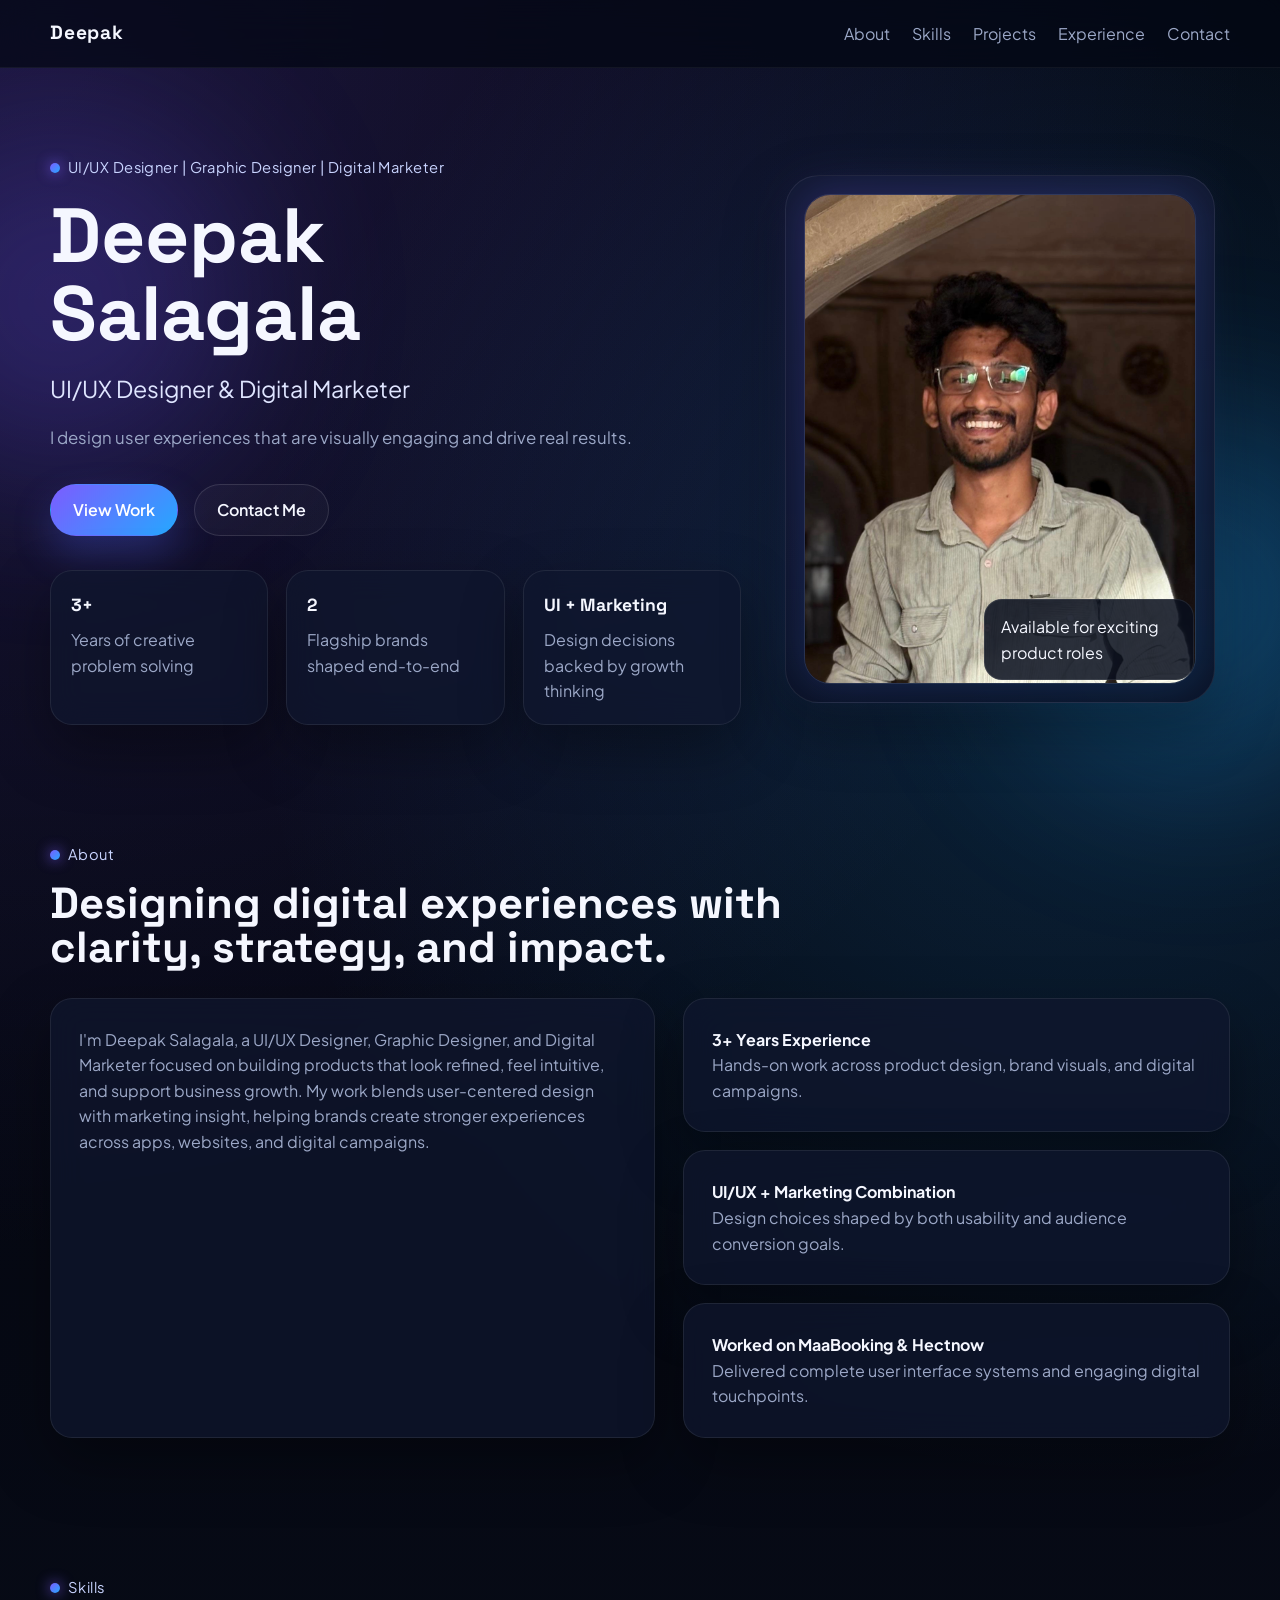
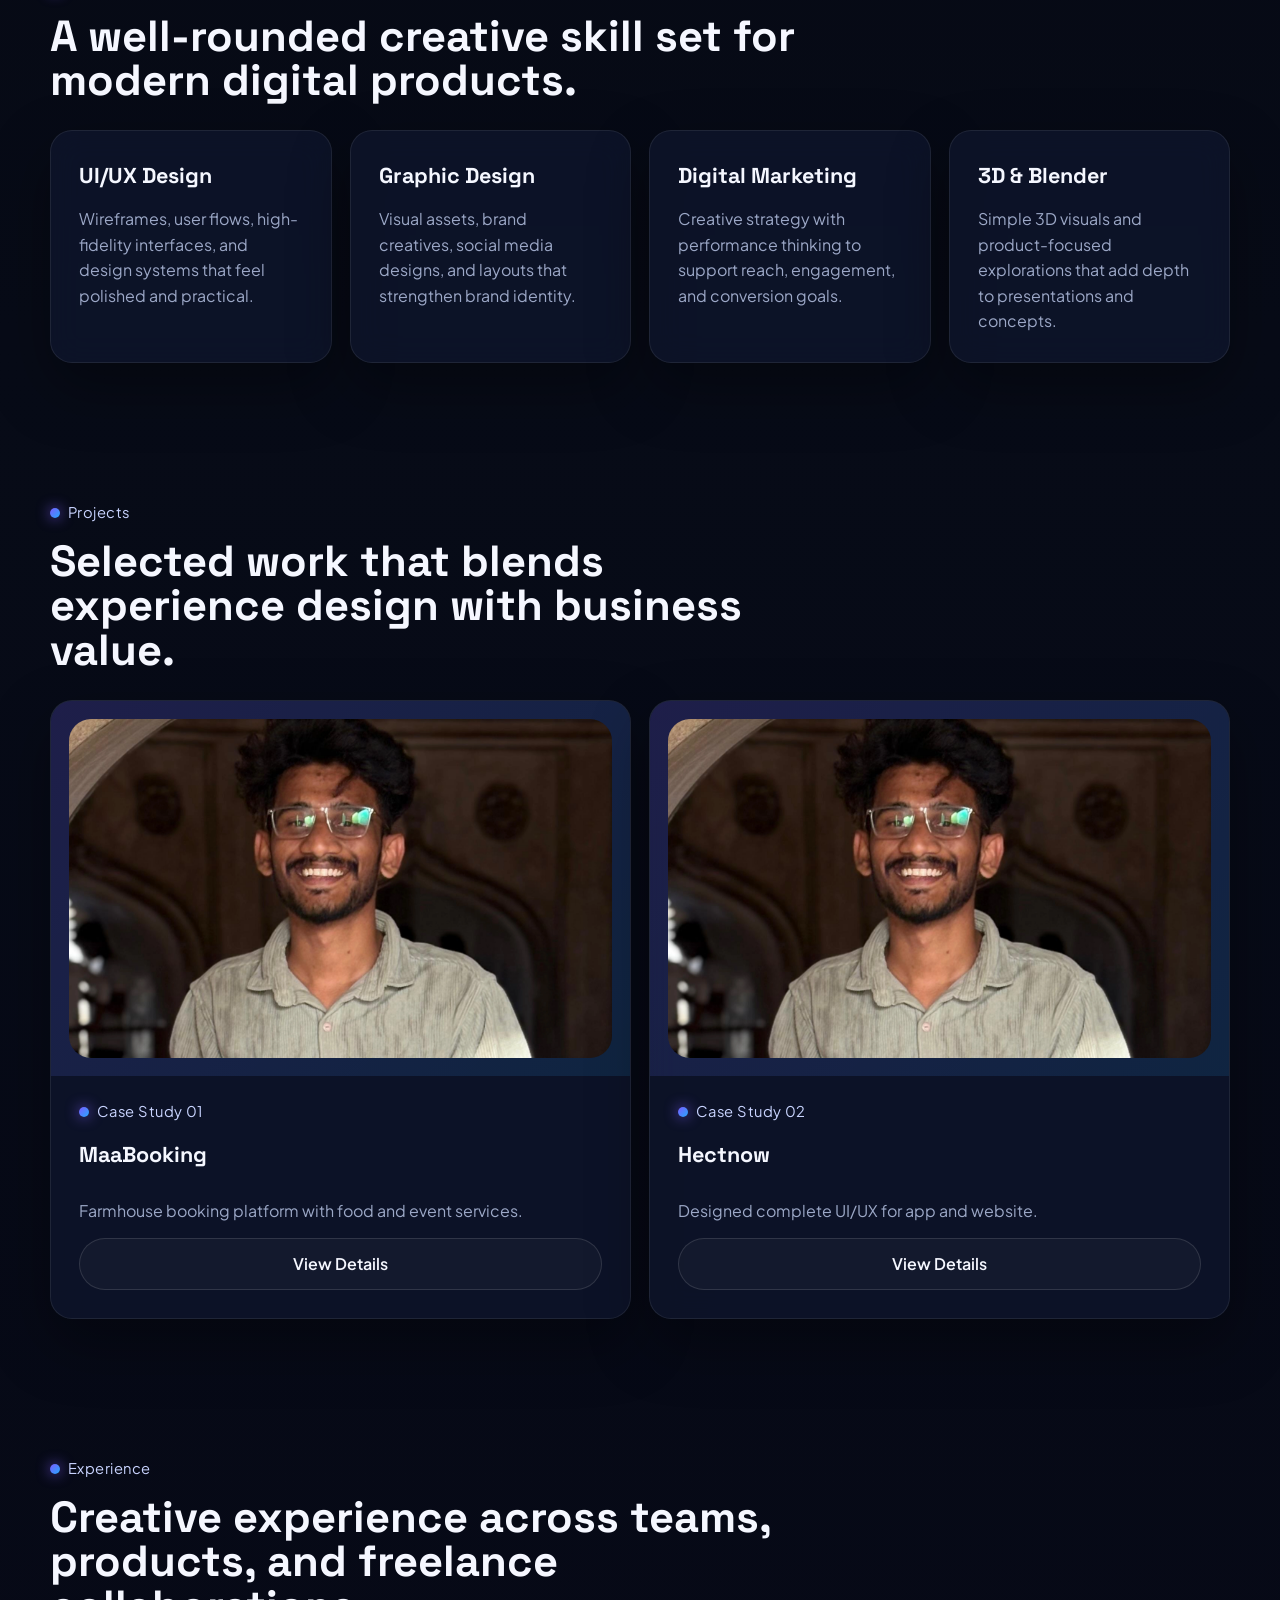
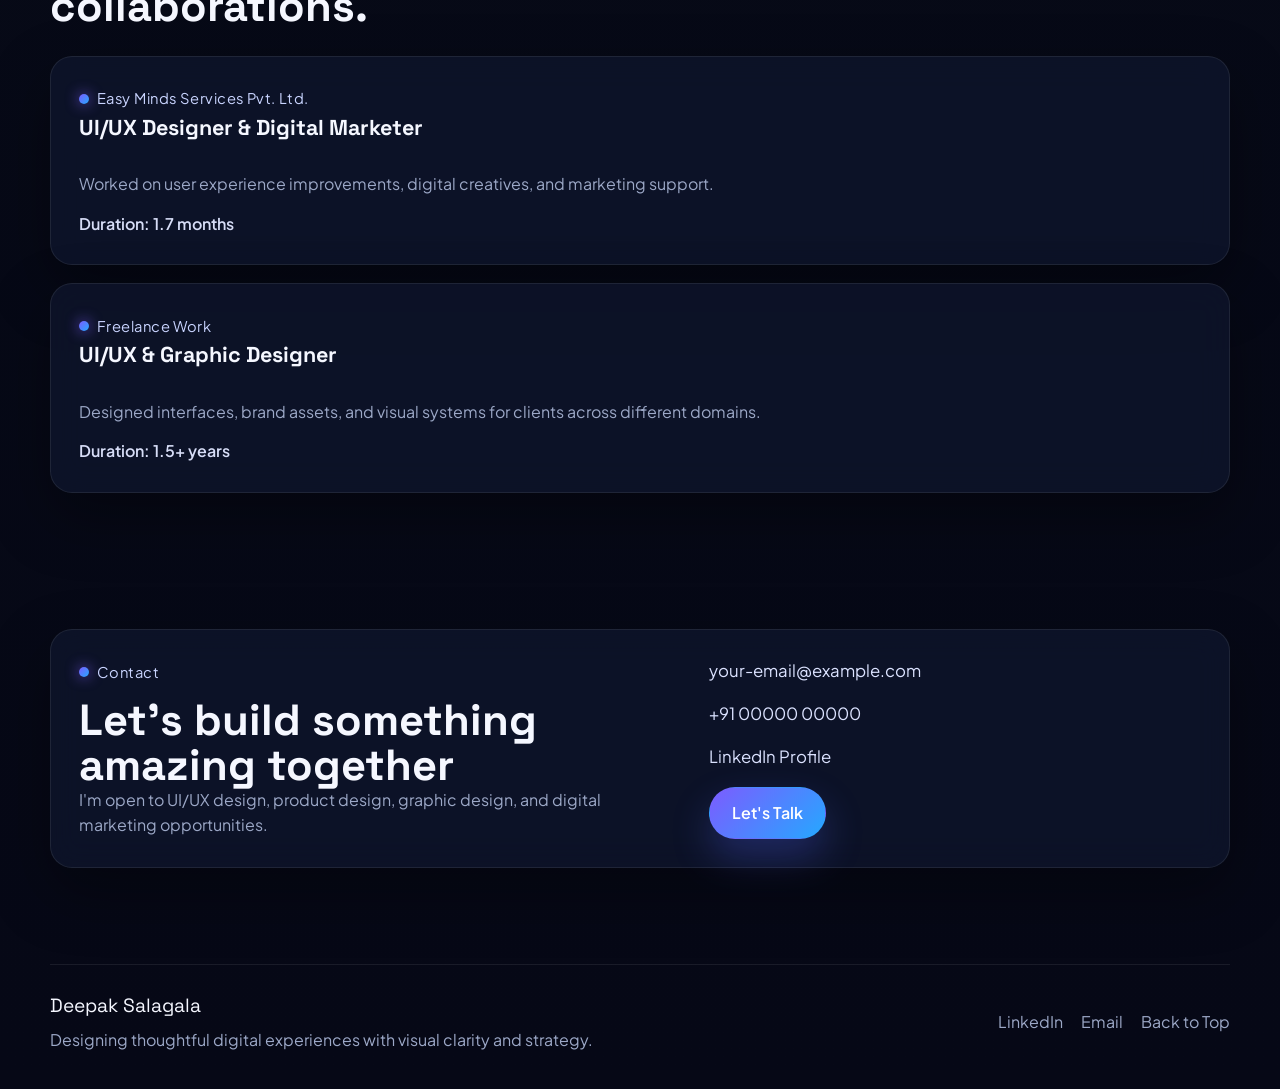
==== index.html @ 9e759943 "portfolio" ====
<!DOCTYPE html>
<html lang="en">
<head>
  <meta charset="UTF-8">
  <meta name="viewport" content="width=device-width, initial-scale=1.0">
  <meta
    name="description"
    content="Deepak Salagala portfolio - UI/UX Designer, Graphic Designer, and Digital Marketer."
  >
  <title>Deepak Salagala | UI/UX Designer Portfolio</title>

  <!-- Google font: change here if you want a different font -->
  <link rel="preconnect" href="https://fonts.googleapis.com">
  <link rel="preconnect" href="https://fonts.gstatic.com" crossorigin>
  <link
    href="https://fonts.googleapis.com/css2?family=Space+Grotesk:wght@400;500;700&family=Plus+Jakarta+Sans:wght@400;500;600;700&display=swap"
    rel="stylesheet"
  >

  <link rel="stylesheet" href="style.css">
</head>
<body>
  <div class="page-shell">
    <header class="site-header">
      <div class="container nav-wrap">
        <!-- Change logo text here -->
        <a class="brand" href="#home">Deepak</a>

        <nav class="site-nav" aria-label="Primary navigation">
          <a href="#about">About</a>
          <a href="#skills">Skills</a>
          <a href="#projects">Projects</a>
          <a href="#experience">Experience</a>
          <a href="#contact">Contact</a>
        </nav>
      </div>
    </header>

    <main>
      <section class="hero-section" id="home">
        <div class="container hero-grid">
          <div class="hero-copy">
            <span class="eyebrow">UI/UX Designer | Graphic Designer | Digital Marketer</span>

            <!-- Change name here -->
            <h1>Deepak Salagala</h1>

            <!-- Change title here -->
            <p class="hero-role">UI/UX Designer &amp; Digital Marketer</p>

            <!-- Change hero line here -->
            <p class="hero-text">
              I design user experiences that are visually engaging and drive real results.
            </p>

            <div class="hero-actions">
              <a class="button button-primary" href="#projects">View Work</a>
              <a class="button button-secondary" href="#contact">Contact Me</a>
            </div>

            <div class="hero-metrics">
              <article class="metric-card">
                <strong>3+</strong>
                <span>Years of creative problem solving</span>
              </article>
              <article class="metric-card">
                <strong>2</strong>
                <span>Flagship brands shaped end-to-end</span>
              </article>
              <article class="metric-card">
                <strong>UI + Marketing</strong>
                <span>Design decisions backed by growth thinking</span>
              </article>
            </div>
          </div>

          <div class="hero-visual">
            <div class="profile-card">
              <div class="profile-glow"></div>

              <!-- Replace profile image here -->
              <img src="deepak.webp" alt="Portrait of Deepak Salagala">

              <div class="profile-badge">
                <span>Available for exciting product roles</span>
              </div>
            </div>
          </div>
        </div>
      </section>

      <section class="about-section section" id="about">
        <div class="container">
          <div class="section-heading">
            <span class="section-tag">About</span>
            <h2>Designing digital experiences with clarity, strategy, and impact.</h2>
          </div>

          <div class="about-grid">
            <article class="glass-card about-card">
              <!-- Change about text here -->
              <p>
                I'm Deepak Salagala, a UI/UX Designer, Graphic Designer, and Digital Marketer focused
                on building products that look refined, feel intuitive, and support business growth.
                My work blends user-centered design with marketing insight, helping brands create
                stronger experiences across apps, websites, and digital campaigns.
              </p>
            </article>

            <div class="highlight-list">
              <article class="glass-card highlight-card">
                <strong>3+ Years Experience</strong>
                <p>Hands-on work across product design, brand visuals, and digital campaigns.</p>
              </article>
              <article class="glass-card highlight-card">
                <strong>UI/UX + Marketing Combination</strong>
                <p>Design choices shaped by both usability and audience conversion goals.</p>
              </article>
              <article class="glass-card highlight-card">
                <strong>Worked on MaaBooking &amp; Hectnow</strong>
                <p>Delivered complete user interface systems and engaging digital touchpoints.</p>
              </article>
            </div>
          </div>
        </div>
      </section>

      <section class="skills-section section" id="skills">
        <div class="container">
          <div class="section-heading">
            <span class="section-tag">Skills</span>
            <h2>A well-rounded creative skill set for modern digital products.</h2>
          </div>

          <div class="skills-grid">
            <article class="glass-card skill-card">
              <h3>UI/UX Design</h3>
              <p>Wireframes, user flows, high-fidelity interfaces, and design systems that feel polished and practical.</p>
            </article>
            <article class="glass-card skill-card">
              <h3>Graphic Design</h3>
              <p>Visual assets, brand creatives, social media designs, and layouts that strengthen brand identity.</p>
            </article>
            <article class="glass-card skill-card">
              <h3>Digital Marketing</h3>
              <p>Creative strategy with performance thinking to support reach, engagement, and conversion goals.</p>
            </article>
            <article class="glass-card skill-card">
              <h3>3D &amp; Blender</h3>
              <p>Simple 3D visuals and product-focused explorations that add depth to presentations and concepts.</p>
            </article>
          </div>
        </div>
      </section>

      <section class="projects-section section" id="projects">
        <div class="container">
          <div class="section-heading">
            <span class="section-tag">Projects</span>
            <h2>Selected work that blends experience design with business value.</h2>
          </div>

          <div class="projects-grid">
            <article class="project-card glass-card">
              <div class="project-image-wrap">
                <!-- Replace project image here -->
                <img src="deepak.webp" alt="MaaBooking project preview">
              </div>
              <div class="project-content">
                <span class="project-label">Case Study 01</span>
                <h3>MaaBooking</h3>
                <p>Farmhouse booking platform with food and event services.</p>
                <a class="button button-secondary" href="#contact">View Details</a>
              </div>
            </article>

            <article class="project-card glass-card">
              <div class="project-image-wrap">
                <!-- Replace project image here -->
                <img src="deepak.webp" alt="Hectnow project preview">
              </div>
              <div class="project-content">
                <span class="project-label">Case Study 02</span>
                <h3>Hectnow</h3>
                <p>Designed complete UI/UX for app and website.</p>
                <a class="button button-secondary" href="#contact">View Details</a>
              </div>
            </article>
          </div>
        </div>
      </section>

      <section class="experience-section section" id="experience">
        <div class="container">
          <div class="section-heading">
            <span class="section-tag">Experience</span>
            <h2>Creative experience across teams, products, and freelance collaborations.</h2>
          </div>

          <div class="timeline">
            <article class="timeline-card glass-card">
              <div>
                <span class="timeline-company">Easy Minds Services Pvt. Ltd.</span>
                <h3>UI/UX Designer &amp; Digital Marketer</h3>
              </div>
              <p>Worked on user experience improvements, digital creatives, and marketing support.</p>
              <span class="timeline-duration">Duration: 1.7 months</span>
            </article>

            <article class="timeline-card glass-card">
              <div>
                <span class="timeline-company">Freelance Work</span>
                <h3>UI/UX &amp; Graphic Designer</h3>
              </div>
              <p>Designed interfaces, brand assets, and visual systems for clients across different domains.</p>
              <span class="timeline-duration">Duration: 1.5+ years</span>
            </article>
          </div>
        </div>
      </section>

      <section class="contact-section section" id="contact">
        <div class="container">
          <div class="contact-panel glass-card">
            <div class="contact-copy">
              <span class="section-tag">Contact</span>
              <h2>Let's build something amazing together</h2>
              <p>
                I'm open to UI/UX design, product design, graphic design, and digital marketing opportunities.
              </p>
            </div>

            <div class="contact-details">
              <!-- Replace email here -->
              <a href="mailto:your-email@example.com">your-email@example.com</a>

              <!-- Replace phone here -->
              <a href="tel:+910000000000">+91 00000 00000</a>

              <!-- Replace LinkedIn here -->
              <a href="https://www.linkedin.com/" target="_blank" rel="noreferrer">LinkedIn Profile</a>

              <a class="button button-primary" href="mailto:your-email@example.com">Let's Talk</a>
            </div>
          </div>
        </div>
      </section>
    </main>

    <footer class="site-footer">
      <div class="container footer-wrap">
        <div>
          <p class="footer-name">Deepak Salagala</p>
          <p class="footer-tagline">Designing thoughtful digital experiences with visual clarity and strategy.</p>
        </div>

        <div class="footer-links">
          <!-- Replace social links here -->
          <a href="https://www.linkedin.com/" target="_blank" rel="noreferrer">LinkedIn</a>
          <a href="mailto:your-email@example.com">Email</a>
          <a href="#home">Back to Top</a>
        </div>
      </div>
    </footer>
  </div>
</body>
</html>
---- style.css ----
:root {
  --bg: #060816;
  --bg-soft: #0d1226;
  --surface: rgba(16, 23, 47, 0.72);
  --surface-strong: rgba(21, 29, 58, 0.96);
  --border: rgba(255, 255, 255, 0.08);
  --text: #f5f7ff;
  --muted: #9ca8c7;
  --accent: #7c5cff;
  --accent-2: #25a8ff;
  --shadow: 0 24px 60px rgba(0, 0, 0, 0.35);
  --radius-lg: 28px;
  --radius-md: 22px;
  --radius-sm: 18px;
  --container: 1180px;
}

* {
  box-sizing: border-box;
  margin: 0;
  padding: 0;
}

html {
  scroll-behavior: smooth;
}

body {
  min-height: 100vh;
  font-family: "Plus Jakarta Sans", sans-serif;
  background:
    radial-gradient(circle at top left, rgba(124, 92, 255, 0.2), transparent 28%),
    radial-gradient(circle at 85% 15%, rgba(37, 168, 255, 0.18), transparent 22%),
    linear-gradient(180deg, #04050d 0%, #070b17 45%, #060816 100%);
  color: var(--text);
  line-height: 1.6;
}

img {
  display: block;
  max-width: 100%;
}

a {
  color: inherit;
  text-decoration: none;
}

.page-shell {
  position: relative;
  overflow: hidden;
}

.page-shell::before,
.page-shell::after {
  content: "";
  position: fixed;
  inset: auto;
  width: 360px;
  height: 360px;
  border-radius: 50%;
  pointer-events: none;
  filter: blur(90px);
  opacity: 0.25;
  z-index: 0;
}

.page-shell::before {
  top: 120px;
  left: -120px;
  background: #6f56ff;
}

.page-shell::after {
  right: -100px;
  bottom: 120px;
  background: #1fa9ff;
}

.container {
  width: min(calc(100% - 40px), var(--container));
  margin: 0 auto;
  position: relative;
  z-index: 1;
}

.section {
  padding: 48px 0 88px;
}

.site-header {
  position: sticky;
  top: 0;
  z-index: 10;
  backdrop-filter: blur(18px);
  background: rgba(4, 8, 20, 0.72);
  border-bottom: 1px solid rgba(255, 255, 255, 0.05);
}

.nav-wrap {
  display: flex;
  align-items: center;
  justify-content: space-between;
  gap: 20px;
  padding: 18px 0;
}

.brand {
  font-family: "Space Grotesk", sans-serif;
  font-size: 1.2rem;
  font-weight: 700;
  letter-spacing: 0.04em;
}

.site-nav {
  display: flex;
  flex-wrap: wrap;
  justify-content: center;
  gap: 10px 22px;
}

.site-nav a {
  color: var(--muted);
  transition: color 0.3s ease, transform 0.3s ease;
}

.site-nav a:hover {
  color: var(--text);
  transform: translateY(-2px);
}

.hero-section {
  padding: 86px 0 68px;
}

.hero-grid,
.about-grid,
.contact-panel {
  display: grid;
  gap: 28px;
}

.hero-grid {
  align-items: center;
  grid-template-columns: minmax(0, 1.2fr) minmax(320px, 0.8fr);
}

.eyebrow,
.section-tag,
.project-label,
.timeline-company {
  display: inline-flex;
  align-items: center;
  gap: 8px;
  color: #c9d4ff;
  font-size: 0.92rem;
  letter-spacing: 0.03em;
}

.eyebrow::before,
.section-tag::before,
.project-label::before,
.timeline-company::before {
  content: "";
  width: 10px;
  height: 10px;
  border-radius: 50%;
  background: linear-gradient(135deg, var(--accent), var(--accent-2));
  box-shadow: 0 0 14px rgba(124, 92, 255, 0.9);
}

.hero-copy h1,
.section-heading h2,
.contact-copy h2 {
  font-family: "Space Grotesk", sans-serif;
  line-height: 1.02;
}

.hero-copy h1 {
  margin-top: 16px;
  font-size: clamp(2.8rem, 6vw, 5.6rem);
  max-width: 10ch;
}

.hero-role {
  margin-top: 18px;
  font-size: clamp(1.15rem, 2vw, 1.45rem);
  color: #dfe5ff;
}

.hero-text {
  max-width: 620px;
  margin-top: 18px;
  color: var(--muted);
  font-size: 1.05rem;
}

.hero-actions {
  display: flex;
  flex-wrap: wrap;
  gap: 16px;
  margin-top: 32px;
}

.button {
  display: inline-flex;
  align-items: center;
  justify-content: center;
  min-height: 52px;
  padding: 0 22px;
  border-radius: 999px;
  border: 1px solid transparent;
  font-weight: 600;
  transition: transform 0.3s ease, box-shadow 0.3s ease, border-color 0.3s ease, background 0.3s ease;
}

.button:hover {
  transform: translateY(-3px);
}

.button-primary {
  background: linear-gradient(135deg, var(--accent), var(--accent-2));
  color: white;
  box-shadow: 0 18px 38px rgba(81, 105, 255, 0.28);
}

.button-primary:hover {
  box-shadow: 0 22px 46px rgba(81, 105, 255, 0.36);
}

.button-secondary {
  background: rgba(255, 255, 255, 0.03);
  border-color: rgba(255, 255, 255, 0.12);
  color: var(--text);
}

.button-secondary:hover {
  border-color: rgba(255, 255, 255, 0.2);
  background: rgba(255, 255, 255, 0.06);
}

.hero-metrics,
.skills-grid,
.projects-grid,
.footer-wrap,
.footer-links {
  display: grid;
  gap: 18px;
}

.hero-metrics {
  margin-top: 34px;
  grid-template-columns: repeat(3, minmax(0, 1fr));
}

.metric-card,
.glass-card {
  background: var(--surface);
  border: 1px solid var(--border);
  border-radius: var(--radius-md);
  backdrop-filter: blur(16px);
  box-shadow: var(--shadow);
}

.metric-card {
  padding: 20px;
}

.metric-card strong {
  display: block;
  font-family: "Space Grotesk", sans-serif;
  font-size: 1.1rem;
  margin-bottom: 8px;
}

.metric-card span,
.glass-card p,
.contact-copy p,
.footer-tagline {
  color: var(--muted);
}

.hero-visual {
  display: flex;
  justify-content: center;
}

.profile-card {
  position: relative;
  width: min(100%, 430px);
  padding: 18px;
  border-radius: 34px;
  background: linear-gradient(180deg, rgba(17, 24, 48, 0.95), rgba(10, 15, 34, 0.92));
  border: 1px solid rgba(255, 255, 255, 0.08);
  box-shadow: var(--shadow);
}

.profile-glow {
  position: absolute;
  inset: 14px;
  border-radius: 26px;
  background: linear-gradient(135deg, rgba(124, 92, 255, 0.24), rgba(37, 168, 255, 0.18));
  filter: blur(22px);
}

.profile-card img {
  position: relative;
  z-index: 1;
  width: 100%;
  aspect-ratio: 4 / 5;
  object-fit: cover;
  border-radius: 26px;
  border: 1px solid rgba(255, 255, 255, 0.1);
}

.profile-badge {
  position: absolute;
  right: 20px;
  bottom: 22px;
  z-index: 2;
  max-width: 210px;
  padding: 14px 16px;
  border-radius: 18px;
  background: rgba(9, 14, 30, 0.86);
  border: 1px solid rgba(255, 255, 255, 0.09);
}

.section-heading {
  max-width: 760px;
  margin-bottom: 28px;
}

.section-heading h2,
.contact-copy h2 {
  margin-top: 14px;
  font-size: clamp(2rem, 3.4vw, 3.25rem);
}

.about-grid {
  grid-template-columns: minmax(0, 1.05fr) minmax(0, 0.95fr);
}

.about-card,
.highlight-card,
.skill-card,
.project-card,
.timeline-card,
.contact-panel {
  padding: 28px;
}

.highlight-list,
.timeline {
  display: grid;
  gap: 18px;
}

.skills-grid {
  grid-template-columns: repeat(4, minmax(0, 1fr));
}

.skill-card h3,
.project-content h3,
.timeline-card h3 {
  font-family: "Space Grotesk", sans-serif;
  margin-bottom: 12px;
  font-size: 1.35rem;
}

.skill-card,
.project-card,
.timeline-card,
.highlight-card {
  transition: transform 0.32s ease, border-color 0.32s ease, background 0.32s ease;
}

.skill-card:hover,
.project-card:hover,
.timeline-card:hover,
.highlight-card:hover,
.about-card:hover {
  transform: translateY(-6px);
  border-color: rgba(124, 92, 255, 0.28);
  background: rgba(19, 27, 52, 0.85);
}

.projects-grid {
  grid-template-columns: repeat(2, minmax(0, 1fr));
}

.project-card {
  overflow: hidden;
}

.project-image-wrap {
  margin: -28px -28px 24px;
  padding: 18px;
  background: linear-gradient(135deg, rgba(124, 92, 255, 0.16), rgba(37, 168, 255, 0.12));
}

.project-image-wrap img {
  width: 100%;
  aspect-ratio: 16 / 10;
  object-fit: cover;
  border-radius: 22px;
}

.project-content {
  display: flex;
  flex-direction: column;
  gap: 14px;
}

.timeline-card {
  display: grid;
  gap: 14px;
}

.timeline-duration {
  color: #d7ddf7;
  font-weight: 600;
}

.contact-panel {
  grid-template-columns: minmax(0, 1.1fr) minmax(260px, 0.9fr);
  align-items: center;
}

.contact-details {
  display: grid;
  gap: 16px;
  justify-items: start;
}

.contact-details a:not(.button) {
  color: #dbe2ff;
  font-size: 1.05rem;
}

.site-footer {
  padding: 8px 0 36px;
}

.footer-wrap {
  grid-template-columns: repeat(2, minmax(0, 1fr));
  align-items: center;
  padding: 26px 0 0;
  border-top: 1px solid rgba(255, 255, 255, 0.08);
}

.footer-name {
  font-family: "Space Grotesk", sans-serif;
  font-size: 1.2rem;
  margin-bottom: 6px;
}

.footer-links {
  grid-auto-flow: column;
  justify-content: end;
  align-items: center;
}

.footer-links a {
  color: var(--muted);
  transition: color 0.3s ease;
}

.footer-links a:hover,
.contact-details a:hover {
  color: white;
}

@media (max-width: 1080px) {
  .hero-grid,
  .about-grid,
  .contact-panel,
  .skills-grid,
  .projects-grid,
  .hero-metrics,
  .footer-wrap {
    grid-template-columns: 1fr;
  }

  .hero-copy h1 {
    max-width: 100%;
  }

  .footer-links {
    grid-auto-flow: row;
    justify-content: start;
  }
}

@media (max-width: 720px) {
  .container {
    width: min(calc(100% - 28px), var(--container));
  }

  .nav-wrap {
    flex-direction: column;
    align-items: flex-start;
  }

  .site-nav {
    gap: 10px 16px;
  }

  .hero-section {
    padding-top: 52px;
  }

  .section {
    padding: 28px 0 68px;
  }

  .about-card,
  .highlight-card,
  .skill-card,
  .project-card,
  .timeline-card,
  .contact-panel {
    padding: 22px;
  }

  .project-image-wrap {
    margin: -22px -22px 20px;
    padding: 14px;
  }

  .button {
    width: 100%;
  }

  .hero-actions,
  .contact-details {
    width: 100%;
  }
}
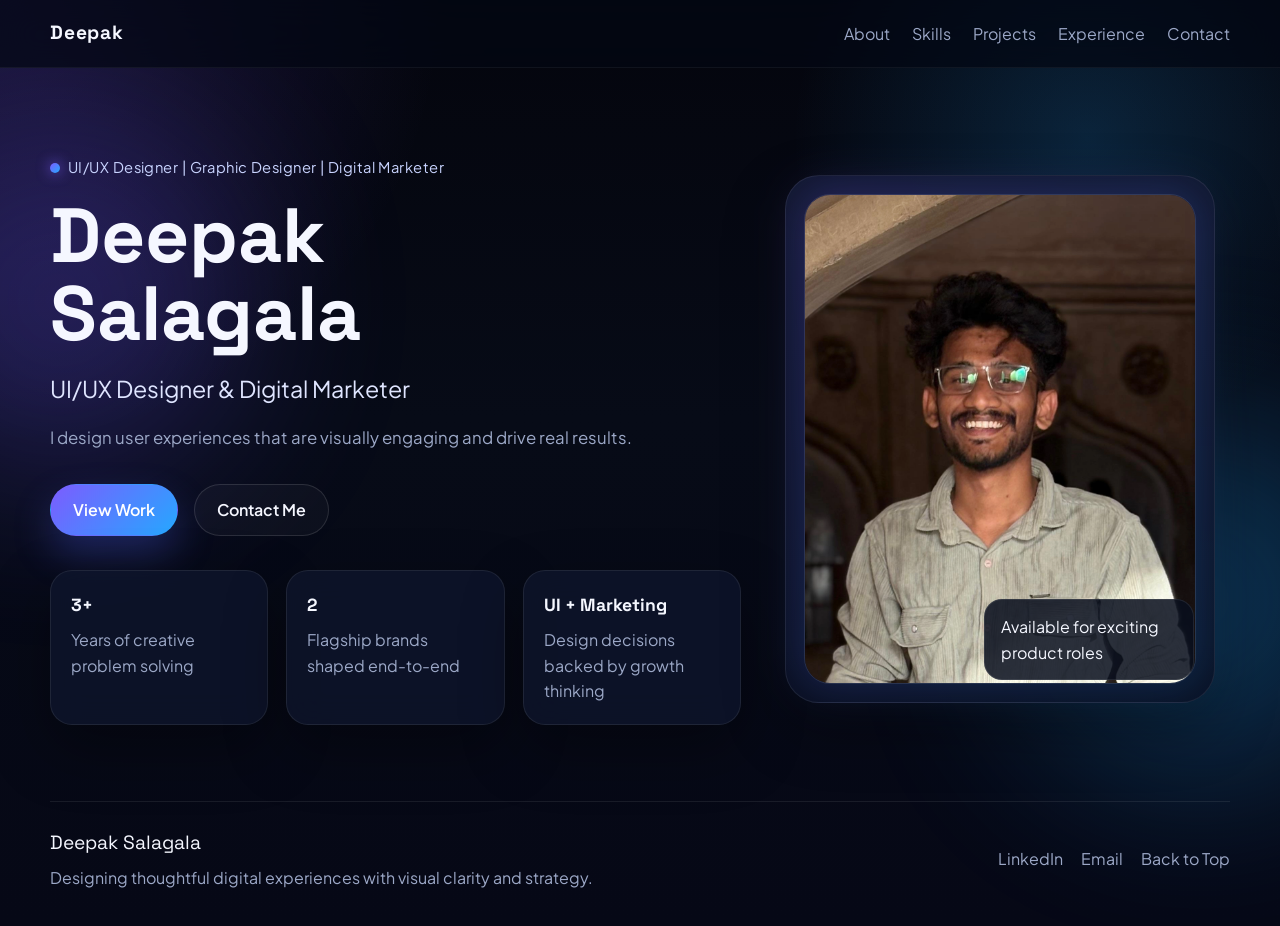
==== commit 95a73b2e: "separate pages for navitems" ====
--- a/index.html
+++ b/index.html
@@ -24,14 +24,14 @@
     <header class="site-header">
       <div class="container nav-wrap">
         <!-- Change logo text here -->
-        <a class="brand" href="#home">Deepak</a>
+        <a class="brand" href="index.html">Deepak</a>
 
         <nav class="site-nav" aria-label="Primary navigation">
-          <a href="#about">About</a>
-          <a href="#skills">Skills</a>
-          <a href="#projects">Projects</a>
-          <a href="#experience">Experience</a>
-          <a href="#contact">Contact</a>
+          <a href="about.html">About</a>
+          <a href="skills.html">Skills</a>
+          <a href="projects.html">Projects</a>
+          <a href="experience.html">Experience</a>
+          <a href="contact.html">Contact</a>
         </nav>
       </div>
     </header>
@@ -54,8 +54,8 @@
             </p>
 
             <div class="hero-actions">
-              <a class="button button-primary" href="#projects">View Work</a>
-              <a class="button button-secondary" href="#contact">Contact Me</a>
+              <a class="button button-primary" href="projects.html">View Work</a>
+              <a class="button button-secondary" href="contact.html">Contact Me</a>
             </div>
 
             <div class="hero-metrics">
@@ -88,163 +88,6 @@
           </div>
         </div>
       </section>
-
-      <section class="about-section section" id="about">
-        <div class="container">
-          <div class="section-heading">
-            <span class="section-tag">About</span>
-            <h2>Designing digital experiences with clarity, strategy, and impact.</h2>
-          </div>
-
-          <div class="about-grid">
-            <article class="glass-card about-card">
-              <!-- Change about text here -->
-              <p>
-                I'm Deepak Salagala, a UI/UX Designer, Graphic Designer, and Digital Marketer focused
-                on building products that look refined, feel intuitive, and support business growth.
-                My work blends user-centered design with marketing insight, helping brands create
-                stronger experiences across apps, websites, and digital campaigns.
-              </p>
-            </article>
-
-            <div class="highlight-list">
-              <article class="glass-card highlight-card">
-                <strong>3+ Years Experience</strong>
-                <p>Hands-on work across product design, brand visuals, and digital campaigns.</p>
-              </article>
-              <article class="glass-card highlight-card">
-                <strong>UI/UX + Marketing Combination</strong>
-                <p>Design choices shaped by both usability and audience conversion goals.</p>
-              </article>
-              <article class="glass-card highlight-card">
-                <strong>Worked on MaaBooking &amp; Hectnow</strong>
-                <p>Delivered complete user interface systems and engaging digital touchpoints.</p>
-              </article>
-            </div>
-          </div>
-        </div>
-      </section>
-
-      <section class="skills-section section" id="skills">
-        <div class="container">
-          <div class="section-heading">
-            <span class="section-tag">Skills</span>
-            <h2>A well-rounded creative skill set for modern digital products.</h2>
-          </div>
-
-          <div class="skills-grid">
-            <article class="glass-card skill-card">
-              <h3>UI/UX Design</h3>
-              <p>Wireframes, user flows, high-fidelity interfaces, and design systems that feel polished and practical.</p>
-            </article>
-            <article class="glass-card skill-card">
-              <h3>Graphic Design</h3>
-              <p>Visual assets, brand creatives, social media designs, and layouts that strengthen brand identity.</p>
-            </article>
-            <article class="glass-card skill-card">
-              <h3>Digital Marketing</h3>
-              <p>Creative strategy with performance thinking to support reach, engagement, and conversion goals.</p>
-            </article>
-            <article class="glass-card skill-card">
-              <h3>3D &amp; Blender</h3>
-              <p>Simple 3D visuals and product-focused explorations that add depth to presentations and concepts.</p>
-            </article>
-          </div>
-        </div>
-      </section>
-
-      <section class="projects-section section" id="projects">
-        <div class="container">
-          <div class="section-heading">
-            <span class="section-tag">Projects</span>
-            <h2>Selected work that blends experience design with business value.</h2>
-          </div>
-
-          <div class="projects-grid">
-            <article class="project-card glass-card">
-              <div class="project-image-wrap">
-                <!-- Replace project image here -->
-                <img src="deepak.webp" alt="MaaBooking project preview">
-              </div>
-              <div class="project-content">
-                <span class="project-label">Case Study 01</span>
-                <h3>MaaBooking</h3>
-                <p>Farmhouse booking platform with food and event services.</p>
-                <a class="button button-secondary" href="#contact">View Details</a>
-              </div>
-            </article>
-
-            <article class="project-card glass-card">
-              <div class="project-image-wrap">
-                <!-- Replace project image here -->
-                <img src="deepak.webp" alt="Hectnow project preview">
-              </div>
-              <div class="project-content">
-                <span class="project-label">Case Study 02</span>
-                <h3>Hectnow</h3>
-                <p>Designed complete UI/UX for app and website.</p>
-                <a class="button button-secondary" href="#contact">View Details</a>
-              </div>
-            </article>
-          </div>
-        </div>
-      </section>
-
-      <section class="experience-section section" id="experience">
-        <div class="container">
-          <div class="section-heading">
-            <span class="section-tag">Experience</span>
-            <h2>Creative experience across teams, products, and freelance collaborations.</h2>
-          </div>
-
-          <div class="timeline">
-            <article class="timeline-card glass-card">
-              <div>
-                <span class="timeline-company">Easy Minds Services Pvt. Ltd.</span>
-                <h3>UI/UX Designer &amp; Digital Marketer</h3>
-              </div>
-              <p>Worked on user experience improvements, digital creatives, and marketing support.</p>
-              <span class="timeline-duration">Duration: 1.7 months</span>
-            </article>
-
-            <article class="timeline-card glass-card">
-              <div>
-                <span class="timeline-company">Freelance Work</span>
-                <h3>UI/UX &amp; Graphic Designer</h3>
-              </div>
-              <p>Designed interfaces, brand assets, and visual systems for clients across different domains.</p>
-              <span class="timeline-duration">Duration: 1.5+ years</span>
-            </article>
-          </div>
-        </div>
-      </section>
-
-      <section class="contact-section section" id="contact">
-        <div class="container">
-          <div class="contact-panel glass-card">
-            <div class="contact-copy">
-              <span class="section-tag">Contact</span>
-              <h2>Let's build something amazing together</h2>
-              <p>
-                I'm open to UI/UX design, product design, graphic design, and digital marketing opportunities.
-              </p>
-            </div>
-
-            <div class="contact-details">
-              <!-- Replace email here -->
-              <a href="mailto:your-email@example.com">your-email@example.com</a>
-
-              <!-- Replace phone here -->
-              <a href="tel:+910000000000">+91 00000 00000</a>
-
-              <!-- Replace LinkedIn here -->
-              <a href="https://www.linkedin.com/" target="_blank" rel="noreferrer">LinkedIn Profile</a>
-
-              <a class="button button-primary" href="mailto:your-email@example.com">Let's Talk</a>
-            </div>
-          </div>
-        </div>
-      </section>
     </main>
 
     <footer class="site-footer">
@@ -258,7 +101,7 @@
           <!-- Replace social links here -->
           <a href="https://www.linkedin.com/" target="_blank" rel="noreferrer">LinkedIn</a>
           <a href="mailto:your-email@example.com">Email</a>
-          <a href="#home">Back to Top</a>
+          <a href="index.html">Back to Top</a>
         </div>
       </div>
     </footer>
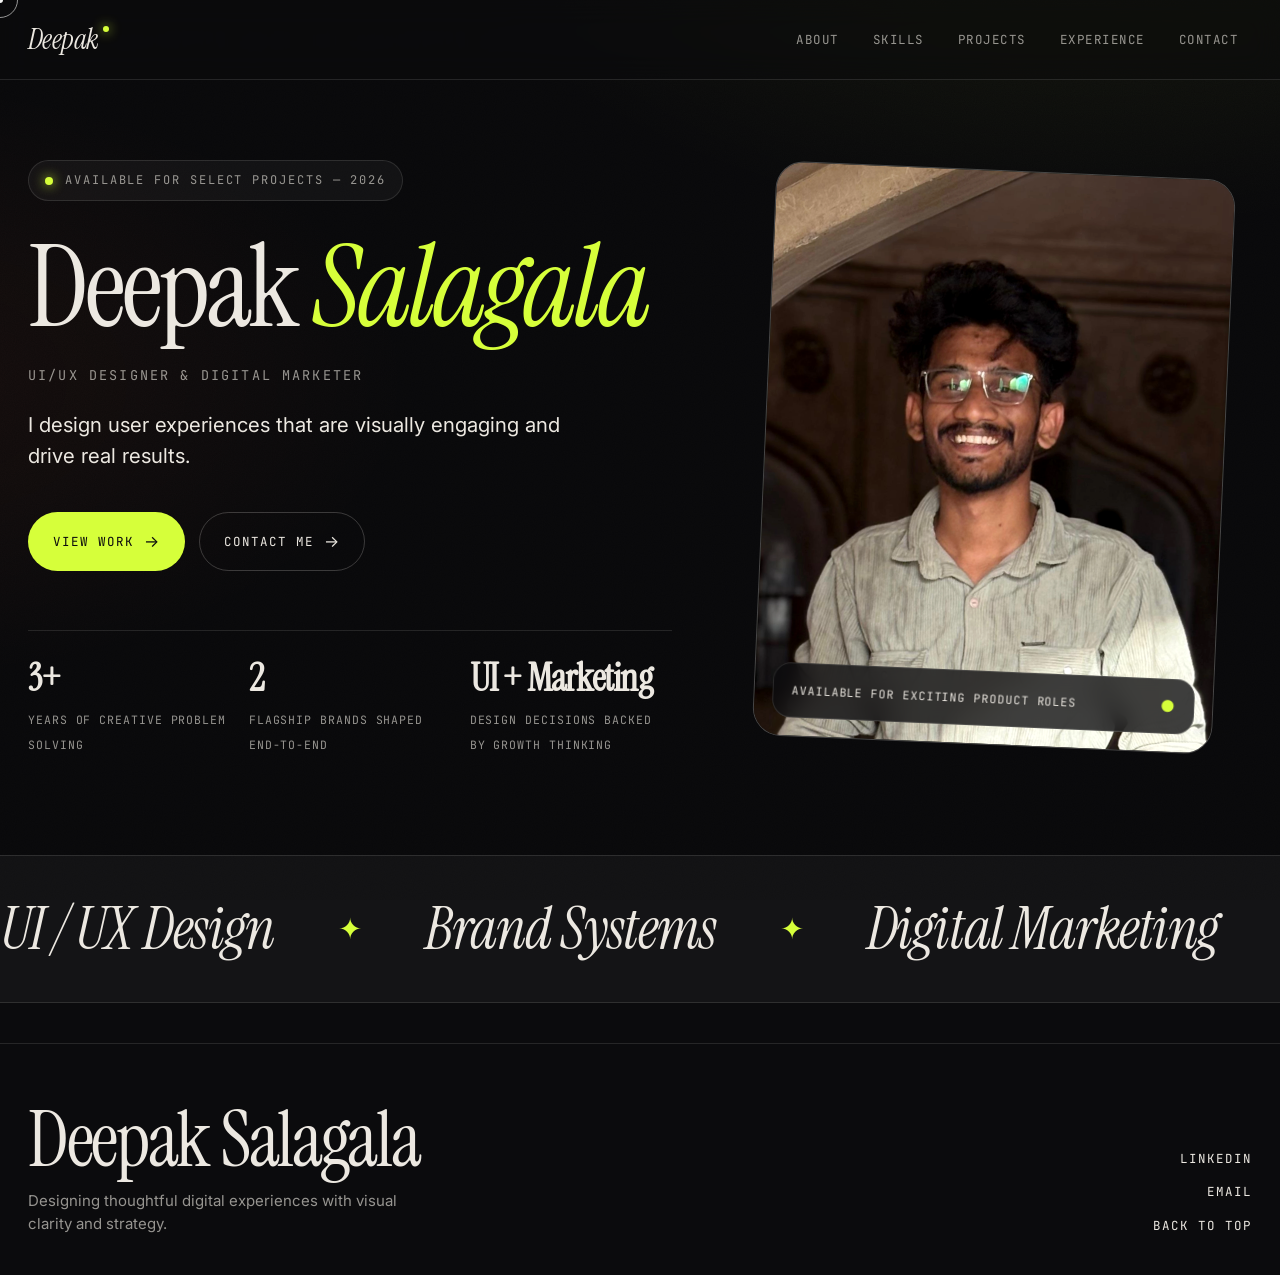
==== commit d5dc27a8: "redesign" ====
--- a/index.html
+++ b/index.html
@@ -1,110 +1,31 @@
-<!DOCTYPE html>
+<!doctype html>
 <html lang="en">
-<head>
-  <meta charset="UTF-8">
-  <meta name="viewport" content="width=device-width, initial-scale=1.0">
-  <meta
-    name="description"
-    content="Deepak Salagala portfolio - UI/UX Designer, Graphic Designer, and Digital Marketer."
-  >
-  <title>Deepak Salagala | UI/UX Designer Portfolio</title>
+  <head>
+    <meta charset="UTF-8" />
+    <meta name="viewport" content="width=device-width, initial-scale=1.0" />
+    <meta
+      name="description"
+      content="Deepak Salagala portfolio - UI/UX Designer, Graphic Designer, and Digital Marketer."
+    />
+    <title>Portfolio</title>
 
-  <!-- Google font: change here if you want a different font -->
-  <link rel="preconnect" href="https://fonts.googleapis.com">
-  <link rel="preconnect" href="https://fonts.gstatic.com" crossorigin>
-  <link
-    href="https://fonts.googleapis.com/css2?family=Space+Grotesk:wght@400;500;700&family=Plus+Jakarta+Sans:wght@400;500;600;700&display=swap"
-    rel="stylesheet"
-  >
+    <link rel="preconnect" href="https://fonts.googleapis.com" />
+    <link rel="preconnect" href="https://fonts.gstatic.com" crossorigin />
+    <link
+      href="https://fonts.googleapis.com/css2?family=Instrument+Serif:ital@0;1&family=Inter:wght@300;400;500;600;700&family=JetBrains+Mono:wght@400;500&display=swap"
+      rel="stylesheet"
+    />
 
-  <link rel="stylesheet" href="style.css">
-</head>
-<body>
-  <div class="page-shell">
-    <header class="site-header">
-      <div class="container nav-wrap">
-        <!-- Change logo text here -->
-        <a class="brand" href="index.html">Deepak</a>
+    <link rel="stylesheet" href="style.css" />
+  </head>
+  <body data-page="home">
+    <div class="page-shell">
+      <header class="site-header" id="site-header"></header>
+      <main id="page-content"></main>
+      <footer class="site-footer" id="site-footer"></footer>
+    </div>
 
-        <nav class="site-nav" aria-label="Primary navigation">
-          <a href="about.html">About</a>
-          <a href="skills.html">Skills</a>
-          <a href="projects.html">Projects</a>
-          <a href="experience.html">Experience</a>
-          <a href="contact.html">Contact</a>
-        </nav>
-      </div>
-    </header>
-
-    <main>
-      <section class="hero-section" id="home">
-        <div class="container hero-grid">
-          <div class="hero-copy">
-            <span class="eyebrow">UI/UX Designer | Graphic Designer | Digital Marketer</span>
-
-            <!-- Change name here -->
-            <h1>Deepak Salagala</h1>
-
-            <!-- Change title here -->
-            <p class="hero-role">UI/UX Designer &amp; Digital Marketer</p>
-
-            <!-- Change hero line here -->
-            <p class="hero-text">
-              I design user experiences that are visually engaging and drive real results.
-            </p>
-
-            <div class="hero-actions">
-              <a class="button button-primary" href="projects.html">View Work</a>
-              <a class="button button-secondary" href="contact.html">Contact Me</a>
-            </div>
-
-            <div class="hero-metrics">
-              <article class="metric-card">
-                <strong>3+</strong>
-                <span>Years of creative problem solving</span>
-              </article>
-              <article class="metric-card">
-                <strong>2</strong>
-                <span>Flagship brands shaped end-to-end</span>
-              </article>
-              <article class="metric-card">
-                <strong>UI + Marketing</strong>
-                <span>Design decisions backed by growth thinking</span>
-              </article>
-            </div>
-          </div>
-
-          <div class="hero-visual">
-            <div class="profile-card">
-              <div class="profile-glow"></div>
-
-              <!-- Replace profile image here -->
-              <img src="deepak.webp" alt="Portrait of Deepak Salagala">
-
-              <div class="profile-badge">
-                <span>Available for exciting product roles</span>
-              </div>
-            </div>
-          </div>
-        </div>
-      </section>
-    </main>
-
-    <footer class="site-footer">
-      <div class="container footer-wrap">
-        <div>
-          <p class="footer-name">Deepak Salagala</p>
-          <p class="footer-tagline">Designing thoughtful digital experiences with visual clarity and strategy.</p>
-        </div>
-
-        <div class="footer-links">
-          <!-- Replace social links here -->
-          <a href="https://www.linkedin.com/" target="_blank" rel="noreferrer">LinkedIn</a>
-          <a href="mailto:your-email@example.com">Email</a>
-          <a href="index.html">Back to Top</a>
-        </div>
-      </div>
-    </footer>
-  </div>
-</body>
+    <script src="data.js"></script>
+    <script src="render.js"></script>
+  </body>
 </html>
--- a/style.css
+++ b/style.css
@@ -1,538 +1,871 @@
+/* =========================================================
+   Portfolio — Editorial / Award-style redesign
+   Tokens, layout, components, motion. Fully responsive.
+   ========================================================= */
+
 :root {
-  --bg: #060816;
-  --bg-soft: #0d1226;
-  --surface: rgba(16, 23, 47, 0.72);
-  --surface-strong: rgba(21, 29, 58, 0.96);
-  --border: rgba(255, 255, 255, 0.08);
-  --text: #f5f7ff;
-  --muted: #9ca8c7;
-  --accent: #7c5cff;
-  --accent-2: #25a8ff;
-  --shadow: 0 24px 60px rgba(0, 0, 0, 0.35);
+  --bg: #0b0b0d;
+  --bg-2: #0f1014;
+  --ink: #ece8e1;
+  --ink-dim: rgba(236, 232, 225, 0.62);
+  --ink-faint: rgba(236, 232, 225, 0.35);
+  --line: rgba(236, 232, 225, 0.12);
+  --line-strong: rgba(236, 232, 225, 0.22);
+  --surface: rgba(255, 255, 255, 0.04);
+  --surface-2: rgba(255, 255, 255, 0.06);
+  --accent: #d6ff3a;
+  --accent-2: #ff6a3d;
+  --accent-soft: rgba(214, 255, 58, 0.16);
+
+  --font-display: "Instrument Serif", "Times New Roman", serif;
+  --font-sans: "Inter", -apple-system, BlinkMacSystemFont, "Segoe UI", sans-serif;
+  --font-mono: "JetBrains Mono", "SFMono-Regular", Menlo, monospace;
+
+  --radius-sm: 10px;
+  --radius: 18px;
   --radius-lg: 28px;
-  --radius-md: 22px;
-  --radius-sm: 18px;
-  --container: 1180px;
-}
-
-* {
-  box-sizing: border-box;
+
+  --container: 1240px;
+  --gutter: 28px;
+
+  --ease: cubic-bezier(0.22, 1, 0.36, 1);
+}
+
+* { box-sizing: border-box; }
+
+html, body {
   margin: 0;
   padding: 0;
-}
-
-html {
-  scroll-behavior: smooth;
-}
+  background: var(--bg);
+  color: var(--ink);
+  font-family: var(--font-sans);
+  font-size: 16px;
+  line-height: 1.55;
+  -webkit-font-smoothing: antialiased;
+  text-rendering: optimizeLegibility;
+}
+
+html { scroll-behavior: smooth; }
 
 body {
+  overflow-x: hidden;
+  position: relative;
   min-height: 100vh;
-  font-family: "Plus Jakarta Sans", sans-serif;
   background:
-    radial-gradient(circle at top left, rgba(124, 92, 255, 0.2), transparent 28%),
-    radial-gradient(circle at 85% 15%, rgba(37, 168, 255, 0.18), transparent 22%),
-    linear-gradient(180deg, #04050d 0%, #070b17 45%, #060816 100%);
-  color: var(--text);
-  line-height: 1.6;
-}
-
-img {
-  display: block;
-  max-width: 100%;
-}
-
-a {
-  color: inherit;
-  text-decoration: none;
-}
-
-.page-shell {
-  position: relative;
-  overflow: hidden;
-}
-
-.page-shell::before,
-.page-shell::after {
+    radial-gradient(1100px 600px at 85% -10%, rgba(214, 255, 58, 0.08), transparent 60%),
+    radial-gradient(900px 500px at -10% 30%, rgba(255, 106, 61, 0.07), transparent 60%),
+    var(--bg);
+}
+
+/* Grain overlay across the whole site */
+body::before {
   content: "";
   position: fixed;
-  inset: auto;
-  width: 360px;
-  height: 360px;
+  inset: 0;
+  pointer-events: none;
+  opacity: 0.5;
+  z-index: 1;
+  background-image: url("data:image/svg+xml;utf8,<svg xmlns='http://www.w3.org/2000/svg' width='240' height='240'><filter id='n'><feTurbulence type='fractalNoise' baseFrequency='0.9' numOctaves='2' stitchTiles='stitch'/><feColorMatrix values='0 0 0 0 0 0 0 0 0 0 0 0 0 0 0 0 0 0 0.6 0'/></filter><rect width='100%' height='100%' filter='url(%23n)'/></svg>");
+  mix-blend-mode: overlay;
+}
+
+img { display: block; max-width: 100%; }
+a { color: inherit; text-decoration: none; }
+
+::selection {
+  background: var(--accent);
+  color: #0b0b0d;
+}
+
+/* ---------- Layout ---------- */
+.page-shell {
+  position: relative;
+  z-index: 2;
+  min-height: 100vh;
+  display: flex;
+  flex-direction: column;
+}
+
+.container {
+  width: min(var(--container), 100% - calc(var(--gutter) * 2));
+  margin: 0 auto;
+}
+
+main { flex: 1 0 auto; }
+
+/* ---------- Scroll progress bar ---------- */
+.scroll-progress {
+  position: fixed;
+  top: 0; left: 0;
+  height: 2px;
+  width: 0%;
+  background: var(--accent);
+  z-index: 200;
+  transition: width 0.05s linear;
+}
+
+/* ---------- Custom cursor ---------- */
+.cursor-dot,
+.cursor-ring {
+  position: fixed;
+  top: 0; left: 0;
   border-radius: 50%;
   pointer-events: none;
-  filter: blur(90px);
-  opacity: 0.25;
-  z-index: 0;
-}
-
-.page-shell::before {
-  top: 120px;
-  left: -120px;
-  background: #6f56ff;
-}
-
-.page-shell::after {
-  right: -100px;
-  bottom: 120px;
-  background: #1fa9ff;
-}
-
-.container {
-  width: min(calc(100% - 40px), var(--container));
-  margin: 0 auto;
-  position: relative;
-  z-index: 1;
-}
-
-.section {
-  padding: 48px 0 88px;
-}
-
+  z-index: 999;
+  transform: translate(-50%, -50%);
+  mix-blend-mode: difference;
+}
+.cursor-dot {
+  width: 6px; height: 6px;
+  background: #fff;
+  transition: width 0.2s, height 0.2s, background 0.2s;
+}
+.cursor-ring {
+  width: 36px; height: 36px;
+  border: 1px solid rgba(255,255,255,0.6);
+  transition: width 0.25s var(--ease), height 0.25s var(--ease), border-color 0.25s, background 0.25s;
+}
+body.is-hovering .cursor-dot { width: 0; height: 0; }
+body.is-hovering .cursor-ring {
+  width: 64px; height: 64px;
+  background: rgba(255,255,255,0.08);
+  border-color: rgba(255,255,255,0.9);
+}
+@media (hover: none), (max-width: 768px) {
+  .cursor-dot, .cursor-ring { display: none; }
+}
+
+/* ---------- Header / Nav ---------- */
 .site-header {
   position: sticky;
   top: 0;
-  z-index: 10;
-  backdrop-filter: blur(18px);
-  background: rgba(4, 8, 20, 0.72);
-  border-bottom: 1px solid rgba(255, 255, 255, 0.05);
+  z-index: 50;
+  padding: 18px 0;
+  backdrop-filter: blur(14px) saturate(140%);
+  -webkit-backdrop-filter: blur(14px) saturate(140%);
+  background: rgba(11, 11, 13, 0.55);
+  border-bottom: 1px solid var(--line);
 }
 
 .nav-wrap {
   display: flex;
   align-items: center;
   justify-content: space-between;
+  gap: 24px;
+}
+
+.brand {
+  font-family: var(--font-display);
+  font-style: italic;
+  font-size: 28px;
+  letter-spacing: -0.02em;
+  position: relative;
+}
+.brand::after {
+  content: "";
+  position: absolute;
+  right: -10px; top: 8px;
+  width: 6px; height: 6px;
+  border-radius: 50%;
+  background: var(--accent);
+  box-shadow: 0 0 12px var(--accent);
+}
+
+.site-nav {
+  display: flex;
+  gap: 6px;
+  align-items: center;
+  font-family: var(--font-mono);
+  font-size: 12.5px;
+  letter-spacing: 0.04em;
+  text-transform: uppercase;
+}
+.site-nav a {
+  position: relative;
+  padding: 10px 14px;
+  color: var(--ink-dim);
+  border-radius: 999px;
+  transition: color 0.25s var(--ease), background 0.25s var(--ease);
+}
+.site-nav a::before {
+  content: "";
+  position: absolute;
+  left: 14px; right: 14px;
+  bottom: 6px;
+  height: 1px;
+  background: currentColor;
+  transform: scaleX(0);
+  transform-origin: left center;
+  transition: transform 0.4s var(--ease);
+}
+.site-nav a:hover { color: var(--ink); }
+.site-nav a:hover::before { transform: scaleX(1); }
+.site-nav a.is-active {
+  color: var(--ink);
+  background: var(--surface);
+}
+
+/* ---------- Buttons ---------- */
+.button {
+  display: inline-flex;
+  align-items: center;
+  gap: 10px;
+  padding: 16px 24px;
+  font-family: var(--font-mono);
+  font-size: 12.5px;
+  letter-spacing: 0.08em;
+  text-transform: uppercase;
+  border-radius: 999px;
+  border: 1px solid transparent;
+  transition: transform 0.25s var(--ease), background 0.25s var(--ease), color 0.25s var(--ease), border-color 0.25s var(--ease);
+  will-change: transform;
+}
+.button::after {
+  content: "→";
+  font-family: var(--font-sans);
+  font-size: 16px;
+  transition: transform 0.3s var(--ease);
+}
+.button:hover::after { transform: translateX(4px); }
+
+.button-primary {
+  background: var(--accent);
+  color: #0b0b0d;
+}
+.button-primary:hover { background: #e6ff5a; }
+
+.button-secondary {
+  background: transparent;
+  color: var(--ink);
+  border-color: var(--line-strong);
+}
+.button-secondary:hover {
+  background: var(--surface);
+  border-color: var(--ink);
+}
+
+/* ---------- Section heading ---------- */
+.section { padding: 120px 0; }
+.section-heading { margin-bottom: 64px; max-width: 900px; }
+.section-tag {
+  display: inline-flex;
+  align-items: center;
+  gap: 8px;
+  font-family: var(--font-mono);
+  font-size: 11.5px;
+  letter-spacing: 0.18em;
+  text-transform: uppercase;
+  color: var(--accent);
+  margin-bottom: 18px;
+}
+.section-tag::before {
+  content: "";
+  width: 28px;
+  height: 1px;
+  background: var(--accent);
+}
+.section-heading h2 {
+  font-family: var(--font-display);
+  font-weight: 400;
+  font-size: clamp(38px, 5.4vw, 76px);
+  line-height: 1.04;
+  letter-spacing: -0.02em;
+  margin: 0;
+}
+.section-heading h2 em {
+  font-style: italic;
+  color: var(--accent);
+}
+
+/* =========================================================
+   HERO
+   ========================================================= */
+.hero-section {
+  padding: 80px 0 40px;
+  position: relative;
+}
+
+.hero-grid {
+  display: grid;
+  grid-template-columns: 1.25fr 1fr;
+  gap: 64px;
+  align-items: center;
+}
+
+.hero-copy { max-width: 780px; }
+
+.eyebrow {
+  display: inline-flex;
+  align-items: center;
+  gap: 12px;
+  font-family: var(--font-mono);
+  font-size: 12px;
+  letter-spacing: 0.16em;
+  text-transform: uppercase;
+  color: var(--ink-dim);
+  padding: 10px 16px;
+  border-radius: 999px;
+  border: 1px solid var(--line);
+  background: var(--surface);
+  margin-bottom: 32px;
+}
+.eyebrow::before {
+  content: "";
+  width: 8px; height: 8px;
+  border-radius: 50%;
+  background: var(--accent);
+  box-shadow: 0 0 12px var(--accent);
+  animation: pulse 1.8s ease-in-out infinite;
+}
+@keyframes pulse {
+  0%, 100% { opacity: 1; transform: scale(1); }
+  50% { opacity: 0.6; transform: scale(0.85); }
+}
+
+.hero-copy h1 {
+  font-family: var(--font-display);
+  font-weight: 400;
+  font-size: clamp(58px, 9vw, 148px);
+  line-height: 0.94;
+  letter-spacing: -0.035em;
+  margin: 0 0 24px;
+}
+.hero-copy h1 .accent { font-style: italic; color: var(--accent); }
+
+.hero-role {
+  font-family: var(--font-mono);
+  font-size: 13.5px;
+  letter-spacing: 0.16em;
+  text-transform: uppercase;
+  color: var(--ink-dim);
+  margin: 0 0 24px;
+}
+
+.hero-text {
+  font-size: clamp(18px, 1.6vw, 22px);
+  line-height: 1.5;
+  color: var(--ink);
+  max-width: 560px;
+  margin: 0 0 40px;
+}
+
+.hero-actions {
+  display: flex;
+  gap: 14px;
+  flex-wrap: wrap;
+  margin-bottom: 60px;
+}
+
+.hero-metrics {
+  display: grid;
+  grid-template-columns: repeat(3, 1fr);
+  gap: 18px;
+  border-top: 1px solid var(--line);
+  padding-top: 28px;
+}
+.metric-card strong {
+  display: block;
+  font-family: var(--font-display);
+  font-size: clamp(28px, 3vw, 44px);
+  line-height: 1;
+  letter-spacing: -0.02em;
+  margin-bottom: 8px;
+}
+.metric-card span {
+  font-family: var(--font-mono);
+  font-size: 11.5px;
+  letter-spacing: 0.08em;
+  text-transform: uppercase;
+  color: var(--ink-dim);
+}
+
+/* Hero visual */
+.hero-visual {
+  display: flex;
+  justify-content: center;
+  align-items: center;
+  position: relative;
+}
+.profile-card {
+  position: relative;
+  width: 100%;
+  max-width: 460px;
+  aspect-ratio: 4 / 5;
+  border-radius: var(--radius-lg);
+  overflow: hidden;
+  border: 1px solid var(--line-strong);
+  background: var(--surface-2);
+  transform: rotate(2.5deg);
+  transition: transform 0.6s var(--ease);
+}
+.profile-card:hover { transform: rotate(0deg) scale(1.02); }
+.profile-card img {
+  width: 100%; height: 100%;
+  object-fit: cover;
+  filter: contrast(1.05) saturate(0.95);
+}
+.profile-glow {
+  position: absolute;
+  inset: -40%;
+  background: radial-gradient(circle, var(--accent-soft) 0%, transparent 60%);
+  z-index: -1;
+  filter: blur(40px);
+  animation: float 8s ease-in-out infinite;
+}
+@keyframes float {
+  0%, 100% { transform: translate(0, 0); }
+  50% { transform: translate(-10%, 8%); }
+}
+.profile-badge {
+  position: absolute;
+  bottom: 18px;
+  left: 18px;
+  right: 18px;
+  padding: 14px 18px;
+  background: rgba(11, 11, 13, 0.78);
+  backdrop-filter: blur(12px);
+  -webkit-backdrop-filter: blur(12px);
+  border: 1px solid var(--line);
+  border-radius: var(--radius);
+  display: flex;
+  align-items: center;
+  justify-content: space-between;
+  gap: 12px;
+}
+.profile-badge span {
+  font-family: var(--font-mono);
+  font-size: 11.5px;
+  letter-spacing: 0.08em;
+  text-transform: uppercase;
+}
+.profile-badge::after {
+  content: "●";
+  color: var(--accent);
+  animation: pulse 1.5s ease-in-out infinite;
+}
+
+/* ---------- Marquee ---------- */
+.marquee {
+  position: relative;
+  border-top: 1px solid var(--line);
+  border-bottom: 1px solid var(--line);
+  padding: 28px 0;
+  overflow: hidden;
+  margin-top: 60px;
+  background: var(--surface);
+}
+.marquee-track {
+  display: flex;
+  gap: 64px;
+  white-space: nowrap;
+  animation: marquee 40s linear infinite;
+  width: max-content;
+}
+.marquee-item {
+  font-family: var(--font-display);
+  font-style: italic;
+  font-size: clamp(36px, 4.5vw, 64px);
+  letter-spacing: -0.02em;
+  color: var(--ink);
+  display: inline-flex;
+  align-items: center;
+  gap: 64px;
+}
+.marquee-item::after {
+  content: "✦";
+  color: var(--accent);
+  font-style: normal;
+  font-family: var(--font-sans);
+  font-size: 0.5em;
+}
+@keyframes marquee {
+  from { transform: translateX(0); }
+  to   { transform: translateX(-50%); }
+}
+
+/* =========================================================
+   ABOUT
+   ========================================================= */
+.about-grid {
+  display: grid;
+  grid-template-columns: 1.1fr 1fr;
+  gap: 40px;
+  align-items: start;
+}
+
+.glass-card {
+  background: var(--surface);
+  border: 1px solid var(--line);
+  border-radius: var(--radius);
+  padding: 32px;
+  transition: border-color 0.3s var(--ease), background 0.3s var(--ease), transform 0.3s var(--ease);
+}
+.glass-card:hover {
+  border-color: var(--line-strong);
+  background: var(--surface-2);
+}
+
+.about-card {
+  font-family: var(--font-display);
+  font-size: clamp(22px, 2vw, 28px);
+  line-height: 1.4;
+  padding: 48px;
+  letter-spacing: -0.005em;
+}
+.about-card p { margin: 0; }
+
+.highlight-list {
+  display: flex;
+  flex-direction: column;
+  gap: 16px;
+}
+.highlight-card { padding: 28px; }
+.highlight-card strong {
+  display: block;
+  font-family: var(--font-display);
+  font-size: 26px;
+  letter-spacing: -0.01em;
+  margin-bottom: 10px;
+}
+.highlight-card p {
+  margin: 0;
+  color: var(--ink-dim);
+  font-size: 15px;
+}
+
+/* =========================================================
+   SKILLS — Bento grid
+   ========================================================= */
+.skills-grid {
+  display: grid;
+  grid-template-columns: repeat(4, 1fr);
   gap: 20px;
-  padding: 18px 0;
-}
-
-.brand {
-  font-family: "Space Grotesk", sans-serif;
-  font-size: 1.2rem;
-  font-weight: 700;
-  letter-spacing: 0.04em;
-}
-
-.site-nav {
-  display: flex;
-  flex-wrap: wrap;
+}
+.skill-card {
+  position: relative;
+  padding: 36px 32px;
+  min-height: 280px;
+  display: flex;
+  flex-direction: column;
+  justify-content: space-between;
+  overflow: hidden;
+}
+.skill-card::before {
+  content: "";
+  position: absolute;
+  inset: 0;
+  background: radial-gradient(400px 200px at var(--mx, 50%) var(--my, 50%), rgba(214,255,58,0.12), transparent 60%);
+  opacity: 0;
+  transition: opacity 0.4s var(--ease);
+  pointer-events: none;
+}
+.skill-card:hover::before { opacity: 1; }
+.skill-card .skill-num {
+  font-family: var(--font-mono);
+  font-size: 11px;
+  letter-spacing: 0.18em;
+  color: var(--accent);
+}
+.skill-card h3 {
+  font-family: var(--font-display);
+  font-weight: 400;
+  font-size: 32px;
+  letter-spacing: -0.02em;
+  margin: 28px 0 12px;
+  line-height: 1.05;
+}
+.skill-card p {
+  margin: 0;
+  font-size: 14.5px;
+  color: var(--ink-dim);
+}
+
+/* =========================================================
+   PROJECTS — Editorial
+   ========================================================= */
+.projects-grid {
+  display: flex;
+  flex-direction: column;
+  gap: 24px;
+}
+.project-card {
+  display: grid;
+  grid-template-columns: 1.1fr 1fr;
+  gap: 0;
+  padding: 0;
+  overflow: hidden;
+  position: relative;
+}
+.project-card:nth-child(even) {
+  grid-template-columns: 1fr 1.1fr;
+}
+.project-card:nth-child(even) .project-image-wrap { order: 2; }
+.project-card:nth-child(even) .project-content   { order: 1; }
+
+.project-image-wrap {
+  position: relative;
+  overflow: hidden;
+  min-height: 380px;
+  background: var(--bg-2);
+}
+.project-image-wrap img {
+  width: 100%; height: 100%;
+  object-fit: cover;
+  transition: transform 0.8s var(--ease), filter 0.6s var(--ease);
+  filter: contrast(1.04) saturate(0.92);
+}
+.project-card:hover .project-image-wrap img { transform: scale(1.05); }
+
+.project-content {
+  padding: 48px;
+  display: flex;
+  flex-direction: column;
   justify-content: center;
-  gap: 10px 22px;
-}
-
-.site-nav a {
-  color: var(--muted);
-  transition: color 0.3s ease, transform 0.3s ease;
-}
-
-.site-nav a:hover {
-  color: var(--text);
-  transform: translateY(-2px);
-}
-
-.hero-section {
-  padding: 86px 0 68px;
-}
-
-.hero-grid,
-.about-grid,
+  gap: 18px;
+}
+.project-label {
+  font-family: var(--font-mono);
+  font-size: 11.5px;
+  letter-spacing: 0.18em;
+  text-transform: uppercase;
+  color: var(--accent);
+}
+.project-content h3 {
+  font-family: var(--font-display);
+  font-weight: 400;
+  font-size: clamp(40px, 4vw, 64px);
+  letter-spacing: -0.02em;
+  line-height: 1;
+  margin: 0;
+}
+.project-content p {
+  margin: 0;
+  color: var(--ink-dim);
+  font-size: 17px;
+  max-width: 460px;
+}
+.project-content .button { align-self: flex-start; margin-top: 8px; }
+
+/* =========================================================
+   EXPERIENCE — Timeline
+   ========================================================= */
+.timeline {
+  display: flex;
+  flex-direction: column;
+  gap: 0;
+  position: relative;
+}
+.timeline-card {
+  display: grid;
+  grid-template-columns: 240px 1fr auto;
+  gap: 40px;
+  align-items: start;
+  padding: 40px 0;
+  border-top: 1px solid var(--line);
+  border-radius: 0;
+  background: transparent;
+  transition: padding-left 0.4s var(--ease), background 0.4s var(--ease);
+}
+.timeline-card:last-child { border-bottom: 1px solid var(--line); }
+.timeline-card:hover {
+  padding-left: 24px;
+  background: var(--surface);
+}
+.timeline-card > div:first-child {
+  display: flex;
+  flex-direction: column;
+  gap: 10px;
+}
+.timeline-company {
+  font-family: var(--font-mono);
+  font-size: 11.5px;
+  letter-spacing: 0.16em;
+  text-transform: uppercase;
+  color: var(--accent);
+}
+.timeline-card h3 {
+  font-family: var(--font-display);
+  font-weight: 400;
+  font-size: clamp(28px, 2.6vw, 40px);
+  letter-spacing: -0.02em;
+  line-height: 1.05;
+  margin: 0;
+}
+.timeline-card p {
+  margin: 0;
+  color: var(--ink-dim);
+  font-size: 16px;
+  max-width: 540px;
+}
+.timeline-duration {
+  font-family: var(--font-mono);
+  font-size: 12px;
+  letter-spacing: 0.08em;
+  color: var(--ink-faint);
+  align-self: start;
+  white-space: nowrap;
+}
+
+/* =========================================================
+   CONTACT
+   ========================================================= */
+.contact-section { padding: 80px 0 120px; }
 .contact-panel {
   display: grid;
-  gap: 28px;
-}
-
-.hero-grid {
-  align-items: center;
-  grid-template-columns: minmax(0, 1.2fr) minmax(320px, 0.8fr);
-}
-
-.eyebrow,
-.section-tag,
-.project-label,
-.timeline-company {
-  display: inline-flex;
-  align-items: center;
-  gap: 8px;
-  color: #c9d4ff;
-  font-size: 0.92rem;
-  letter-spacing: 0.03em;
-}
-
-.eyebrow::before,
-.section-tag::before,
-.project-label::before,
-.timeline-company::before {
+  grid-template-columns: 1fr;
+  padding: 0;
+  background: transparent;
+  border: none;
+  text-align: center;
+}
+.contact-panel:hover { background: transparent; border: none; }
+
+.contact-copy { padding: 40px 24px; }
+.contact-copy .section-tag { justify-content: center; }
+.contact-copy h2 {
+  font-family: var(--font-display);
+  font-weight: 400;
+  font-style: italic;
+  font-size: clamp(48px, 7vw, 120px);
+  line-height: 1;
+  letter-spacing: -0.03em;
+  margin: 0 0 24px;
+}
+.contact-copy p {
+  font-size: clamp(17px, 1.4vw, 20px);
+  color: var(--ink-dim);
+  max-width: 600px;
+  margin: 0 auto;
+}
+
+.contact-details {
+  display: flex;
+  flex-direction: column;
+  align-items: center;
+  gap: 12px;
+  margin-top: 60px;
+  padding-top: 60px;
+  border-top: 1px solid var(--line);
+}
+.contact-details a:not(.button) {
+  font-family: var(--font-display);
+  font-size: clamp(28px, 4vw, 56px);
+  letter-spacing: -0.02em;
+  position: relative;
+  padding: 6px 0;
+  transition: color 0.3s var(--ease);
+}
+.contact-details a:not(.button)::after {
   content: "";
-  width: 10px;
-  height: 10px;
-  border-radius: 50%;
-  background: linear-gradient(135deg, var(--accent), var(--accent-2));
-  box-shadow: 0 0 14px rgba(124, 92, 255, 0.9);
-}
-
-.hero-copy h1,
-.section-heading h2,
-.contact-copy h2 {
-  font-family: "Space Grotesk", sans-serif;
-  line-height: 1.02;
-}
-
-.hero-copy h1 {
-  margin-top: 16px;
-  font-size: clamp(2.8rem, 6vw, 5.6rem);
-  max-width: 10ch;
-}
-
-.hero-role {
-  margin-top: 18px;
-  font-size: clamp(1.15rem, 2vw, 1.45rem);
-  color: #dfe5ff;
-}
-
-.hero-text {
-  max-width: 620px;
-  margin-top: 18px;
-  color: var(--muted);
-  font-size: 1.05rem;
-}
-
-.hero-actions {
-  display: flex;
+  position: absolute;
+  left: 0; right: 0; bottom: 0;
+  height: 1px;
+  background: currentColor;
+  transform: scaleX(0);
+  transform-origin: left center;
+  transition: transform 0.5s var(--ease);
+}
+.contact-details a:not(.button):hover { color: var(--accent); }
+.contact-details a:not(.button):hover::after { transform: scaleX(1); }
+.contact-details .button { margin-top: 30px; }
+
+/* =========================================================
+   FOOTER
+   ========================================================= */
+.site-footer {
+  border-top: 1px solid var(--line);
+  padding: 60px 0 40px;
+  margin-top: 40px;
+}
+.footer-wrap {
+  display: flex;
+  justify-content: space-between;
+  align-items: end;
+  gap: 40px;
   flex-wrap: wrap;
-  gap: 16px;
-  margin-top: 32px;
-}
-
-.button {
-  display: inline-flex;
-  align-items: center;
-  justify-content: center;
-  min-height: 52px;
-  padding: 0 22px;
-  border-radius: 999px;
-  border: 1px solid transparent;
-  font-weight: 600;
-  transition: transform 0.3s ease, box-shadow 0.3s ease, border-color 0.3s ease, background 0.3s ease;
-}
-
-.button:hover {
-  transform: translateY(-3px);
-}
-
-.button-primary {
-  background: linear-gradient(135deg, var(--accent), var(--accent-2));
-  color: white;
-  box-shadow: 0 18px 38px rgba(81, 105, 255, 0.28);
-}
-
-.button-primary:hover {
-  box-shadow: 0 22px 46px rgba(81, 105, 255, 0.36);
-}
-
-.button-secondary {
-  background: rgba(255, 255, 255, 0.03);
-  border-color: rgba(255, 255, 255, 0.12);
-  color: var(--text);
-}
-
-.button-secondary:hover {
-  border-color: rgba(255, 255, 255, 0.2);
-  background: rgba(255, 255, 255, 0.06);
-}
-
-.hero-metrics,
-.skills-grid,
-.projects-grid,
-.footer-wrap,
+}
+.footer-name {
+  font-family: var(--font-display);
+  font-size: clamp(48px, 6vw, 96px);
+  line-height: 0.95;
+  letter-spacing: -0.03em;
+  margin: 0 0 12px;
+}
+.footer-tagline {
+  font-size: 15px;
+  color: var(--ink-dim);
+  max-width: 380px;
+  margin: 0;
+}
 .footer-links {
-  display: grid;
-  gap: 18px;
-}
-
-.hero-metrics {
-  margin-top: 34px;
-  grid-template-columns: repeat(3, minmax(0, 1fr));
-}
-
-.metric-card,
-.glass-card {
-  background: var(--surface);
-  border: 1px solid var(--border);
-  border-radius: var(--radius-md);
-  backdrop-filter: blur(16px);
-  box-shadow: var(--shadow);
-}
-
-.metric-card {
-  padding: 20px;
-}
-
-.metric-card strong {
-  display: block;
-  font-family: "Space Grotesk", sans-serif;
-  font-size: 1.1rem;
-  margin-bottom: 8px;
-}
-
-.metric-card span,
-.glass-card p,
-.contact-copy p,
-.footer-tagline {
-  color: var(--muted);
-}
-
-.hero-visual {
-  display: flex;
-  justify-content: center;
-}
-
-.profile-card {
-  position: relative;
-  width: min(100%, 430px);
-  padding: 18px;
-  border-radius: 34px;
-  background: linear-gradient(180deg, rgba(17, 24, 48, 0.95), rgba(10, 15, 34, 0.92));
-  border: 1px solid rgba(255, 255, 255, 0.08);
-  box-shadow: var(--shadow);
-}
-
-.profile-glow {
-  position: absolute;
-  inset: 14px;
-  border-radius: 26px;
-  background: linear-gradient(135deg, rgba(124, 92, 255, 0.24), rgba(37, 168, 255, 0.18));
-  filter: blur(22px);
-}
-
-.profile-card img {
-  position: relative;
-  z-index: 1;
-  width: 100%;
-  aspect-ratio: 4 / 5;
-  object-fit: cover;
-  border-radius: 26px;
-  border: 1px solid rgba(255, 255, 255, 0.1);
-}
-
-.profile-badge {
-  position: absolute;
-  right: 20px;
-  bottom: 22px;
-  z-index: 2;
-  max-width: 210px;
-  padding: 14px 16px;
-  border-radius: 18px;
-  background: rgba(9, 14, 30, 0.86);
-  border: 1px solid rgba(255, 255, 255, 0.09);
-}
-
-.section-heading {
-  max-width: 760px;
-  margin-bottom: 28px;
-}
-
-.section-heading h2,
-.contact-copy h2 {
-  margin-top: 14px;
-  font-size: clamp(2rem, 3.4vw, 3.25rem);
-}
-
-.about-grid {
-  grid-template-columns: minmax(0, 1.05fr) minmax(0, 0.95fr);
-}
-
-.about-card,
-.highlight-card,
-.skill-card,
-.project-card,
-.timeline-card,
-.contact-panel {
-  padding: 28px;
-}
-
-.highlight-list,
-.timeline {
-  display: grid;
-  gap: 18px;
-}
-
-.skills-grid {
-  grid-template-columns: repeat(4, minmax(0, 1fr));
-}
-
-.skill-card h3,
-.project-content h3,
-.timeline-card h3 {
-  font-family: "Space Grotesk", sans-serif;
-  margin-bottom: 12px;
-  font-size: 1.35rem;
-}
-
-.skill-card,
-.project-card,
-.timeline-card,
-.highlight-card {
-  transition: transform 0.32s ease, border-color 0.32s ease, background 0.32s ease;
-}
-
-.skill-card:hover,
-.project-card:hover,
-.timeline-card:hover,
-.highlight-card:hover,
-.about-card:hover {
-  transform: translateY(-6px);
-  border-color: rgba(124, 92, 255, 0.28);
-  background: rgba(19, 27, 52, 0.85);
-}
-
-.projects-grid {
-  grid-template-columns: repeat(2, minmax(0, 1fr));
-}
-
-.project-card {
-  overflow: hidden;
-}
-
-.project-image-wrap {
-  margin: -28px -28px 24px;
-  padding: 18px;
-  background: linear-gradient(135deg, rgba(124, 92, 255, 0.16), rgba(37, 168, 255, 0.12));
-}
-
-.project-image-wrap img {
-  width: 100%;
-  aspect-ratio: 16 / 10;
-  object-fit: cover;
-  border-radius: 22px;
-}
-
-.project-content {
   display: flex;
   flex-direction: column;
   gap: 14px;
-}
-
-.timeline-card {
-  display: grid;
-  gap: 14px;
-}
-
-.timeline-duration {
-  color: #d7ddf7;
-  font-weight: 600;
-}
-
-.contact-panel {
-  grid-template-columns: minmax(0, 1.1fr) minmax(260px, 0.9fr);
-  align-items: center;
-}
-
-.contact-details {
-  display: grid;
-  gap: 16px;
-  justify-items: start;
-}
-
-.contact-details a:not(.button) {
-  color: #dbe2ff;
-  font-size: 1.05rem;
-}
-
-.site-footer {
-  padding: 8px 0 36px;
-}
-
-.footer-wrap {
-  grid-template-columns: repeat(2, minmax(0, 1fr));
-  align-items: center;
-  padding: 26px 0 0;
-  border-top: 1px solid rgba(255, 255, 255, 0.08);
-}
-
-.footer-name {
-  font-family: "Space Grotesk", sans-serif;
-  font-size: 1.2rem;
-  margin-bottom: 6px;
-}
-
-.footer-links {
-  grid-auto-flow: column;
-  justify-content: end;
-  align-items: center;
-}
-
+  align-items: flex-end;
+  font-family: var(--font-mono);
+  font-size: 12.5px;
+  letter-spacing: 0.08em;
+  text-transform: uppercase;
+}
 .footer-links a {
-  color: var(--muted);
-  transition: color 0.3s ease;
-}
-
-.footer-links a:hover,
-.contact-details a:hover {
-  color: white;
-}
-
-@media (max-width: 1080px) {
-  .hero-grid,
-  .about-grid,
-  .contact-panel,
-  .skills-grid,
-  .projects-grid,
-  .hero-metrics,
-  .footer-wrap {
-    grid-template-columns: 1fr;
-  }
-
-  .hero-copy h1 {
-    max-width: 100%;
-  }
-
-  .footer-links {
-    grid-auto-flow: row;
-    justify-content: start;
-  }
+  position: relative;
+  transition: color 0.25s var(--ease);
+}
+.footer-links a:hover { color: var(--accent); }
+
+/* =========================================================
+   Scroll reveal
+   ========================================================= */
+[data-reveal] {
+  opacity: 0;
+  transform: translateY(28px);
+  transition: opacity 0.9s var(--ease), transform 0.9s var(--ease);
+}
+[data-reveal].in-view {
+  opacity: 1;
+  transform: translateY(0);
+}
+[data-reveal][data-delay="1"] { transition-delay: 0.08s; }
+[data-reveal][data-delay="2"] { transition-delay: 0.16s; }
+[data-reveal][data-delay="3"] { transition-delay: 0.24s; }
+[data-reveal][data-delay="4"] { transition-delay: 0.32s; }
+
+@media (prefers-reduced-motion: reduce) {
+  [data-reveal] { opacity: 1; transform: none; transition: none; }
+  .marquee-track, .profile-glow, .eyebrow::before, .profile-badge::after { animation: none !important; }
+  html { scroll-behavior: auto; }
+}
+
+/* =========================================================
+   Responsive
+   ========================================================= */
+@media (max-width: 1024px) {
+  .hero-grid { grid-template-columns: 1fr; gap: 48px; }
+  .hero-visual { order: -1; }
+  .profile-card { max-width: 360px; transform: rotate(0); }
+  .about-grid { grid-template-columns: 1fr; }
+  .skills-grid { grid-template-columns: repeat(2, 1fr); }
+  .project-card,
+  .project-card:nth-child(even) { grid-template-columns: 1fr; }
+  .project-card:nth-child(even) .project-image-wrap { order: 0; }
+  .project-card:nth-child(even) .project-content { order: 0; }
+  .timeline-card { grid-template-columns: 1fr; gap: 14px; }
+  .timeline-card:hover { padding-left: 0; }
 }
 
 @media (max-width: 720px) {
-  .container {
-    width: min(calc(100% - 28px), var(--container));
-  }
-
-  .nav-wrap {
-    flex-direction: column;
-    align-items: flex-start;
-  }
-
-  .site-nav {
-    gap: 10px 16px;
-  }
-
-  .hero-section {
-    padding-top: 52px;
-  }
-
-  .section {
-    padding: 28px 0 68px;
-  }
-
-  .about-card,
-  .highlight-card,
-  .skill-card,
-  .project-card,
-  .timeline-card,
-  .contact-panel {
-    padding: 22px;
-  }
-
-  .project-image-wrap {
-    margin: -22px -22px 20px;
-    padding: 14px;
-  }
-
-  .button {
-    width: 100%;
-  }
-
-  .hero-actions,
-  .contact-details {
-    width: 100%;
-  }
-}
+  :root { --gutter: 18px; }
+  .section { padding: 80px 0; }
+  .section-heading { margin-bottom: 40px; }
+  .hero-section { padding: 40px 0 24px; }
+  .hero-metrics { grid-template-columns: 1fr; gap: 14px; }
+  .skills-grid { grid-template-columns: 1fr; }
+  .skill-card { min-height: auto; }
+  .project-content { padding: 28px; }
+  .project-image-wrap { min-height: 240px; }
+  .footer-wrap { flex-direction: column; align-items: flex-start; }
+  .footer-links { align-items: flex-start; }
+  .site-nav { display: none; }
+  .about-card { padding: 28px; }
+  .marquee { padding: 18px 0; }
+}
